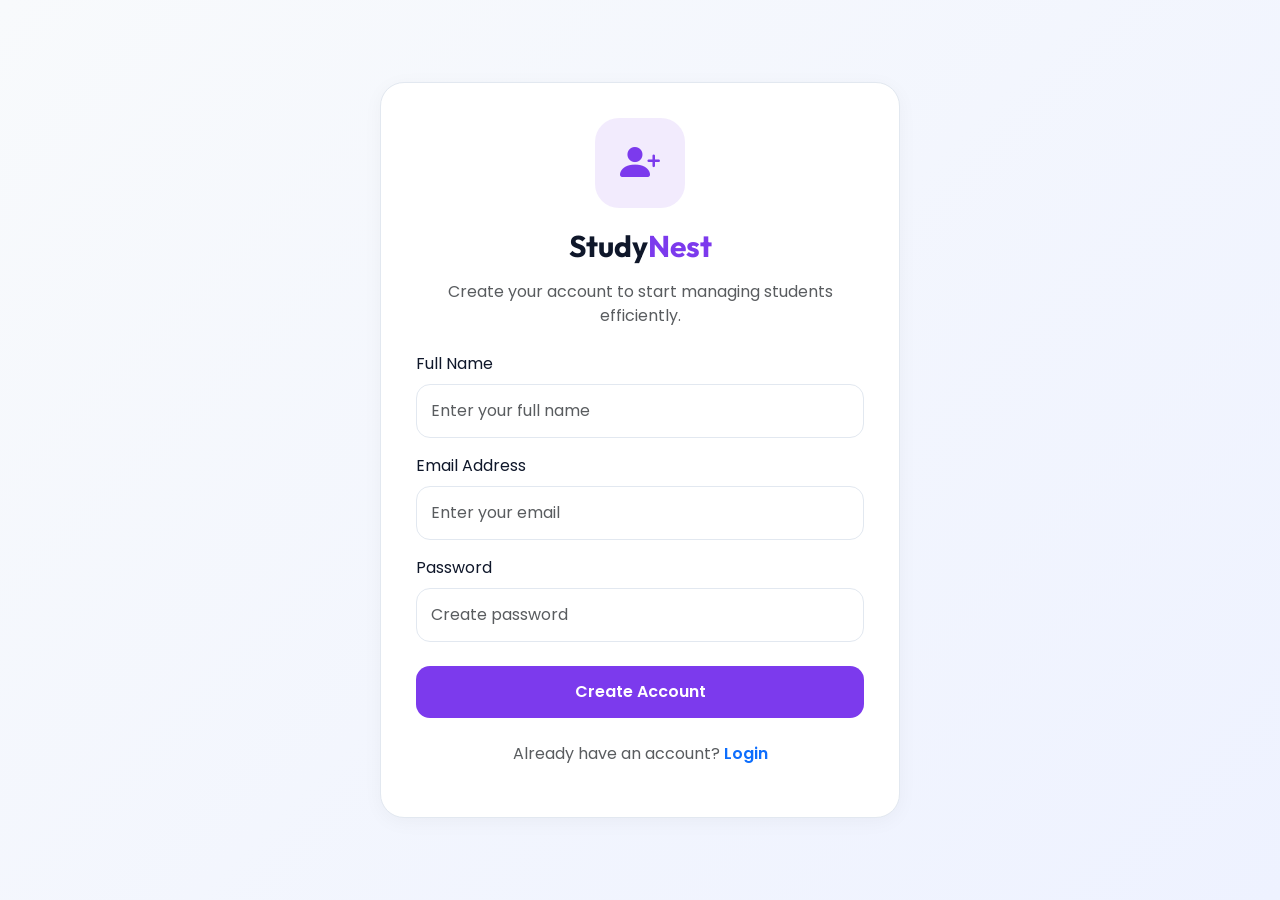
==== src/main/resources/static/register.html @ 2d0ca96c "Initial Commit" ====
<!doctype html>

<html lang="en">

<head>

	<meta charset="UTF-8">

	<meta name="viewport" content="width=device-width, initial-scale=1.0">

	<title>Register | StudyNest</title>

	<!-- Bootstrap -->

	<link href="https://cdn.jsdelivr.net/npm/bootstrap@5.3.3/dist/css/bootstrap.min.css" rel="stylesheet">

	<!-- Bootstrap Icons -->

	<link href="https://cdn.jsdelivr.net/npm/bootstrap-icons@1.11.3/font/bootstrap-icons.css" rel="stylesheet">

	<!-- Google Fonts -->

	<link
		href="https://fonts.googleapis.com/css2?family=Outfit:wght@600;700&family=Poppins:wght@300;400;500;600&display=swap"
		rel="stylesheet">

	<!-- Custom CSS -->

	<link rel="stylesheet" href="css/style.css">

</head>

<body>

	<!-- ================= AUTH WRAPPER ================= -->

	<div class="auth-wrapper">

		<div class="card-ui auth-card">

			<!-- ================= HEADER ================= -->

			<div class="text-center mb-4">

				<div class="brand-icon">

					<i class="bi bi-person-plus-fill"></i>

				</div>

				<h1 class="navbar-brand m-0">

					Study<span>Nest</span>

				</h1>

				<p class="text-muted mt-3">

					Create your account to start
					managing students efficiently.

				</p>

			</div>

			<!-- ================= ALERT ================= -->

			<div id="messageBox"></div>

			<!-- ================= FORM ================= -->

			<form onsubmit="registerUser(event)">

				<!-- NAME -->

				<div class="mb-3">

					<label class="form-label">

						Full Name

					</label>

					<input type="text" id="name" class="form-control" placeholder="Enter your full name" required>

				</div>

				<!-- EMAIL -->

				<div class="mb-3">

					<label class="form-label">

						Email Address

					</label>

					<input type="email" id="email" class="form-control" placeholder="Enter your email" required>

				</div>

				<!-- PASSWORD -->

				<div class="mb-4">

					<label class="form-label">

						Password

					</label>

					<input type="password" id="password" class="form-control" placeholder="Create password" required>

				</div>

				<!-- BUTTON -->

				<button class="btn btn-primary-custom w-100">

					Create Account

				</button>

			</form>

			<!-- ================= FOOTER ================= -->

			<div class="text-center mt-4">

				<p class="text-muted">

					Already have an account?

					<a href="login.html" class="text-decoration-none fw-semibold">

						Login

					</a>

				</p>

			</div>

		</div>

	</div>

	<!-- ================= SCRIPTS ================= -->

	<script src="js/api.js"></script>

	<script src="js/utils.js"></script>

	<script src="js/auth.js"></script>

</body>

</html>
---- src/main/resources/static/css/style.css ----
:root {

	--primary: #7c3aed;

	--primary-dark: #6d28d9;

	--background: #f8fafc;

	--card: #ffffff;

	--text: #0f172a;

	--muted: #64748b;

	--border: #e2e8f0;

	--danger: #dc2626;

	--success: #16a34a;
}

* {

	margin: 0;

	padding: 0;

	box-sizing: border-box;
}

body {

	font-family: 'Poppins', sans-serif;

	background: var(--background);

	color: var(--text);
}

/* ================= NAVBAR ================= */

.navbar {

	background: white;

	border-bottom: 1px solid var(--border);

	padding: 14px 0;

	box-shadow: 0 2px 10px rgba(0, 0, 0, 0.04);
}

.navbar-brand {

	font-family: 'Outfit', sans-serif;

	font-size: 30px;

	font-weight: 700;

	color: var(--text) !important;
}

.navbar-brand span {

	color: var(--primary);
}

.nav-link {

	color: var(--muted) !important;

	font-weight: 500;

	transition: 0.3s;
}

.nav-link:hover {

	color: var(--primary) !important;
}

/* ================= HERO ================= */

.hero {

	padding: 90px 20px 70px;

	text-align: center;
}

.hero h1 {

	font-size: 58px;

	font-weight: 700;

	line-height: 1.2;
}

.hero span {

	color: var(--primary);
}

.hero p {

	color: var(--muted);

	font-size: 18px;

	max-width: 700px;

	margin: 20px auto;
}

/* ================= CARDS ================= */

.card-ui {

	background: var(--card);

	border-radius: 24px;

	border: 1px solid var(--border);

	padding: 35px;

	box-shadow: 0 4px 20px rgba(0, 0, 0, 0.04);
}

/* ================= BUTTONS ================= */

.btn-primary-custom {

	background: var(--primary);

	color: white;

	border: none;

	border-radius: 14px;

	padding: 14px 24px;

	font-weight: 600;

	transition: 0.3s;
}

.btn-primary-custom:hover {

	background: var(--primary-dark);

	color: white;

	transform: translateY(-2px);
}

.btn-outline-custom {

	border: 1px solid var(--primary);

	color: var(--primary);

	border-radius: 14px;

	padding: 14px 24px;

	font-weight: 600;

	background: white;
}

.btn-outline-custom:hover {

	background: var(--primary);

	color: white;
}

/* ================= FORMS ================= */

.form-control,
.form-select {

	border-radius: 14px;

	padding: 14px;

	border: 1px solid var(--border);

	box-shadow: none !important;
}

.form-control:focus,
.form-select:focus {

	border-color: var(--primary);
}

/* ================= AUTH ================= */

.auth-wrapper {

	min-height: 100vh;

	display: flex;

	justify-content: center;

	align-items: center;

	padding: 20px;

	background: linear-gradient(135deg,
			#f8fafc,
			#eef2ff);
}

.auth-card {

	width: 100%;

	max-width: 520px;
}

.brand-icon {

	width: 90px;

	height: 90px;

	border-radius: 24px;

	background: rgba(124, 58, 237, 0.1);

	color: var(--primary);

	display: flex;

	justify-content: center;

	align-items: center;

	margin: auto;

	font-size: 40px;

	margin-bottom: 20px;
}

/* ================= DASHBOARD ================= */

.dashboard-card {

	background: white;

	border-radius: 22px;

	border: 1px solid var(--border);

	padding: 35px;

	transition: 0.3s;

	height: 100%;

	box-shadow: 0 4px 20px rgba(0, 0, 0, 0.04);
}

.dashboard-card:hover {

	transform: translateY(-5px);
}

.dashboard-icon {

	width: 75px;

	height: 75px;

	border-radius: 20px;

	background: rgba(124, 58, 237, 0.1);

	color: var(--primary);

	display: flex;

	justify-content: center;

	align-items: center;

	font-size: 34px;

	margin-bottom: 20px;
}

/* ================= TABLE ================= */

.table-card {

	background: white;

	border-radius: 24px;

	padding: 30px;

	border: 1px solid var(--border);
}

.table thead {

	background: #f8fafc;
}

.table td,
.table th {

	vertical-align: middle;

	padding: 16px;
}

/* ================= ALERT ================= */

#messageBox {

	position: fixed;

	top: 20px;

	right: 20px;

	z-index: 9999;

	width: 320px;
}

/* ================= RESPONSIVE ================= */

@media(max-width:768px) {

	.hero h1 {

		font-size: 38px;
	}

	.card-ui,
	.dashboard-card,
	.table-card {

		padding: 24px;
	}
}
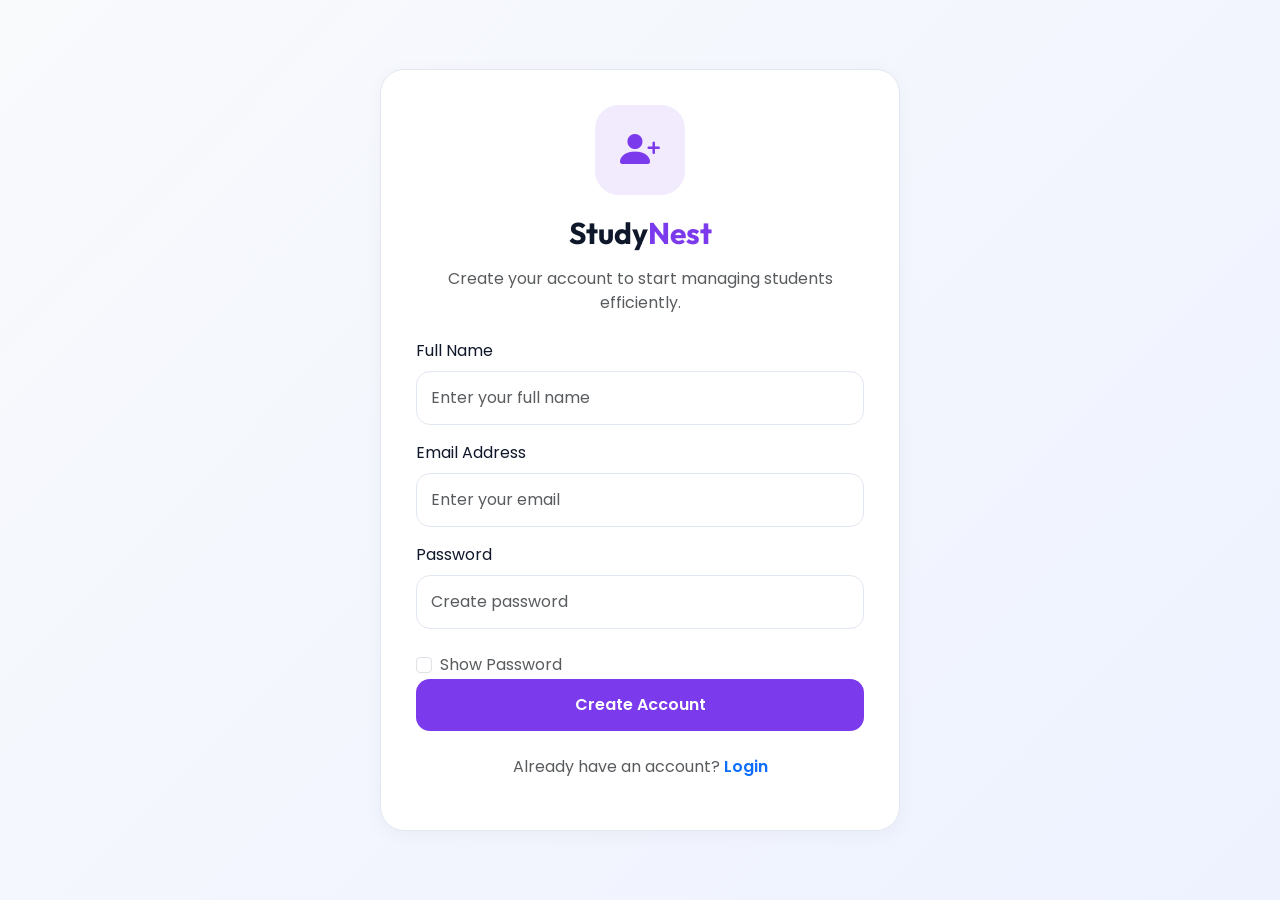
==== commit d7874e0a: "Added show password feature" ====
--- a/src/main/resources/static/register.html
+++ b/src/main/resources/static/register.html
@@ -1,158 +1,154 @@
 <!doctype html>
 
 <html lang="en">
+  <head>
+    <meta charset="UTF-8" />
 
-<head>
+    <meta name="viewport" content="width=device-width, initial-scale=1.0" />
 
-	<meta charset="UTF-8">
+    <title>Register | StudyNest</title>
 
-	<meta name="viewport" content="width=device-width, initial-scale=1.0">
+    <!-- Bootstrap -->
 
-	<title>Register | StudyNest</title>
+    <link
+      href="https://cdn.jsdelivr.net/npm/bootstrap@5.3.3/dist/css/bootstrap.min.css"
+      rel="stylesheet"
+    />
 
-	<!-- Bootstrap -->
+    <!-- Bootstrap Icons -->
 
-	<link href="https://cdn.jsdelivr.net/npm/bootstrap@5.3.3/dist/css/bootstrap.min.css" rel="stylesheet">
+    <link
+      href="https://cdn.jsdelivr.net/npm/bootstrap-icons@1.11.3/font/bootstrap-icons.css"
+      rel="stylesheet"
+    />
 
-	<!-- Bootstrap Icons -->
+    <!-- Google Fonts -->
 
-	<link href="https://cdn.jsdelivr.net/npm/bootstrap-icons@1.11.3/font/bootstrap-icons.css" rel="stylesheet">
+    <link
+      href="https://fonts.googleapis.com/css2?family=Outfit:wght@600;700&family=Poppins:wght@300;400;500;600&display=swap"
+      rel="stylesheet"
+    />
 
-	<!-- Google Fonts -->
+    <!-- Custom CSS -->
 
-	<link
-		href="https://fonts.googleapis.com/css2?family=Outfit:wght@600;700&family=Poppins:wght@300;400;500;600&display=swap"
-		rel="stylesheet">
+    <link rel="stylesheet" href="css/style.css" />
+  </head>
 
-	<!-- Custom CSS -->
+  <body>
+    <!-- ================= AUTH WRAPPER ================= -->
 
-	<link rel="stylesheet" href="css/style.css">
+    <div class="auth-wrapper">
+      <div class="card-ui auth-card">
+        <!-- ================= HEADER ================= -->
 
-</head>
+        <div class="text-center mb-4">
+          <div class="brand-icon">
+            <i class="bi bi-person-plus-fill"></i>
+          </div>
 
-<body>
+          <h1 class="navbar-brand m-0">Study<span>Nest</span></h1>
 
-	<!-- ================= AUTH WRAPPER ================= -->
+          <p class="text-muted mt-3">
+            Create your account to start managing students efficiently.
+          </p>
+        </div>
 
-	<div class="auth-wrapper">
+        <!-- ================= ALERT ================= -->
 
-		<div class="card-ui auth-card">
+        <div id="messageBox"></div>
 
-			<!-- ================= HEADER ================= -->
+        <!-- ================= FORM ================= -->
 
-			<div class="text-center mb-4">
+        <form onsubmit="registerUser(event)">
+          <!-- NAME -->
 
-				<div class="brand-icon">
+          <div class="mb-3">
+            <label class="form-label"> Full Name </label>
 
-					<i class="bi bi-person-plus-fill"></i>
+            <input
+              type="text"
+              id="name"
+              class="form-control"
+              placeholder="Enter your full name"
+              required
+            />
+          </div>
 
-				</div>
+          <!-- EMAIL -->
 
-				<h1 class="navbar-brand m-0">
+          <div class="mb-3">
+            <label class="form-label"> Email Address </label>
 
-					Study<span>Nest</span>
+            <input
+              type="email"
+              id="email"
+              class="form-control"
+              placeholder="Enter your email"
+              required
+            />
+          </div>
 
-				</h1>
+          <!-- PASSWORD -->
 
-				<p class="text-muted mt-3">
+          <div class="mb-4">
+            <label class="form-label"> Password </label>
 
-					Create your account to start
-					managing students efficiently.
+            <input
+              type="password"
+              id="password"
+              class="form-control"
+              placeholder="Create password"
+              required
+            />
+          </div>
 
-				</p>
+          <div class="form-check mt-2">
+            <input class="form-check-input" type="checkbox" id="showPassword" />
 
-			</div>
+            <label class="form-check-label text-muted" for="showPassword">
+              Show Password
+            </label>
+          </div>
 
-			<!-- ================= ALERT ================= -->
+          <!-- BUTTON -->
 
-			<div id="messageBox"></div>
+          <button class="btn btn-primary-custom w-100">Create Account</button>
+        </form>
 
-			<!-- ================= FORM ================= -->
+        <!-- ================= FOOTER ================= -->
 
-			<form onsubmit="registerUser(event)">
+        <div class="text-center mt-4">
+          <p class="text-muted">
+            Already have an account?
 
-				<!-- NAME -->
+            <a href="login.html" class="text-decoration-none fw-semibold">
+              Login
+            </a>
+          </p>
+        </div>
+      </div>
+    </div>
 
-				<div class="mb-3">
+    <!-- ================= SCRIPTS ================= -->
 
-					<label class="form-label">
+    <script src="js/api.js"></script>
 
-						Full Name
+    <script src="js/utils.js"></script>
 
-					</label>
+    <script src="js/auth.js"></script>
 
-					<input type="text" id="name" class="form-control" placeholder="Enter your full name" required>
+    <script>
+      const passwordInput = document.getElementById("password");
 
-				</div>
+      const showPassword = document.getElementById("showPassword");
 
-				<!-- EMAIL -->
-
-				<div class="mb-3">
-
-					<label class="form-label">
-
-						Email Address
-
-					</label>
-
-					<input type="email" id="email" class="form-control" placeholder="Enter your email" required>
-
-				</div>
-
-				<!-- PASSWORD -->
-
-				<div class="mb-4">
-
-					<label class="form-label">
-
-						Password
-
-					</label>
-
-					<input type="password" id="password" class="form-control" placeholder="Create password" required>
-
-				</div>
-
-				<!-- BUTTON -->
-
-				<button class="btn btn-primary-custom w-100">
-
-					Create Account
-
-				</button>
-
-			</form>
-
-			<!-- ================= FOOTER ================= -->
-
-			<div class="text-center mt-4">
-
-				<p class="text-muted">
-
-					Already have an account?
-
-					<a href="login.html" class="text-decoration-none fw-semibold">
-
-						Login
-
-					</a>
-
-				</p>
-
-			</div>
-
-		</div>
-
-	</div>
-
-	<!-- ================= SCRIPTS ================= -->
-
-	<script src="js/api.js"></script>
-
-	<script src="js/utils.js"></script>
-
-	<script src="js/auth.js"></script>
-
-</body>
-
-</html>+      showPassword.addEventListener("change", () => {
+        if (showPassword.checked) {
+          passwordInput.type = "text";
+        } else {
+          passwordInput.type = "password";
+        }
+      });
+    </script>
+  </body>
+</html>
